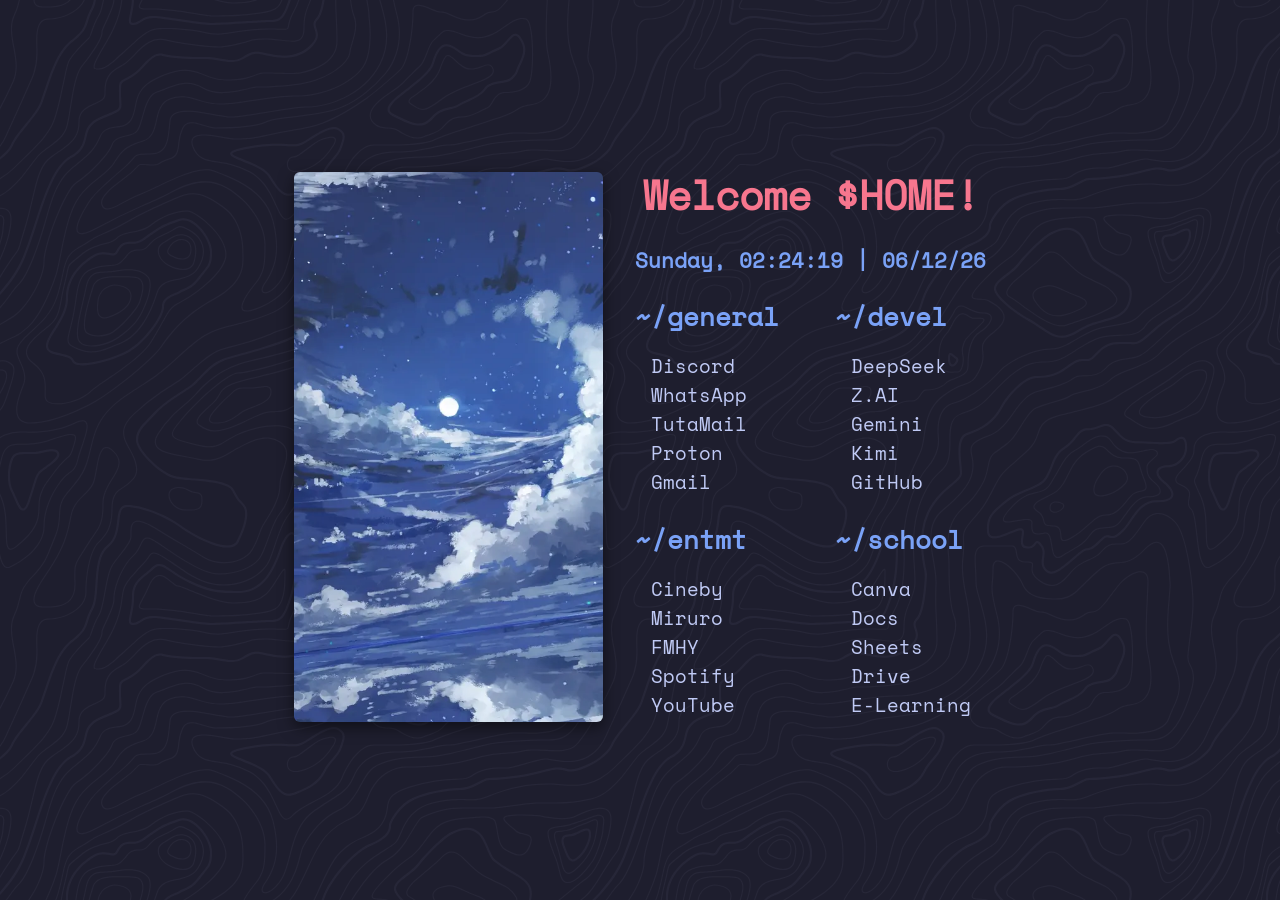
==== index.html @ 7f032259 "forked original fazzi startpage" ====
<!doctype html>
<html lang="en">
  <head>
    <title>~/startpage</title>
    <meta name="darkreader-lock" />
    <meta charset="UTF-8" />
    <link
      rel="icon"
      href="src/nix-snowflake-white.svg"
    />
    <meta name="viewport" content="width=device-width, initial-scale=1" />
    <link href="src/css/style.css" rel="stylesheet" />
  </head>

  <body class="fazzi">
    <div id="image" onclick="nextImage()">
      <img id="carouselImage" src="src/images/cover1.webp" />
    </div>
    <div id="text">
      <div id="greeting">Welcome $HOME!</div>
      <div id="date"></div>
      <div id="links">
        <div class="urls">
          <div class="header">~/general</div>
          <ul>
            <li><a target="_blank" href="https://discord.com/app">Discord</a></li>
            <li><a target="_blank" href="https://web.whatsapp.com">WhatsApp</a></li>
            <li><a target="_blank" href="https://mail.tutanota.com">TutaMail</a></li>
            <li><a target="_blank" href="https://account.proton.me/apps">Proton</a></li>
            <li><a target="_blank" href="https://mail.google.com">Gmail</a></li>
          </ul>
        </div>
        <div class="urls">
          <div class="header">~/devel</div>
          <ul>
            <li><a target="_blank" href="https://chat.deepseek.com">DeepSeek</a></li>
            <li><a target="_blank" href="https://chat.z.ai">Z.AI</a></li>
            <li><a target="_blank" href="https://gemini.google.com">Gemini</a></li>
            <li><a target="_blank" href="https://kimi.com">Kimi</a></li>
            <li><a target="_blank" href="https://github.com/ImSnowe?tab=repositories">GitHub</a></li>
          </ul>
        </div>
        <div class="urls">
          <div class="header">~/entmt</div>
          <ul>
            <li><a target="_blank" href="https://cineby.at">Cineby</a></li>
            <li><a target="_blank" href="https://miruro.com">Miruro</a></li>
            <li><a target="_blank" href="https://fmhy.net">FMHY</a></li>
            <li><a target="_blank" href="https://spotify.com">Spotify</a></li>
            <li><a target="_blank" href="https://youtube.com">YouTube</a></li>
          </ul>
        </div>
        <div class="urls">
          <div class="header">~/school</div>
          <ul>
            <li><a target="_blank" href="https://canva.com">Canva</a></li>
            <li><a target="_blank" href="https://docs.google.com">Docs</a></li>
            <li><a target="_blank" href="https://docs.google.com/spreadsheets">Sheets</a></li>
            <li><a target="_blank" href="https://drive.google.com">Drive</a></li>
            <li><a target="_blank" href="https://smpkby.elabschool.sch.id/my">E-Learning</a></li>
          </ul>
        </div>
      </div>
    </div>
  </body>
  <script async src="src/js/date.js"></script>
  <script async src="src/js/theme.js" currentIndex="0"></script>
</html>
---- src/css/style.css ----
@font-face {
  font-family: "SpaceMono Nerd Font";
  font-display: swap;
  src:
    local("SpaceMono Nerd Font"),
    url(../fonts/SpaceMonoNF.woff2) format("woff2"),
    url(../fonts/SpaceMonoNF.woff) format("woff");
}

:root {
  color-scheme: dark;
}

img {
  transition:
    transform 0.15s ease-in-out,
    opacity 0.2s ease-in-out;
}

html {
  display: flex;
  align-items: center;
  justify-content: center;
  height: 100svh;
  background-color: var(--background-color);
  background-image: url("../bgs/topography.svg");
  overflow-x: clip;
}

html.loaded {
  transition: background-color 0.2s ease-in-out;
}

body {
  display: flex;
  color: var(--text-color);
  font-family:
    SpaceMono Nerd Font,
    monospace;
  justify-content: center;
  align-items: center;
}

#text,
#image {
  opacity: 0;
  transition: opacity 0.2s ease-in;
}

#text.loaded,
#image.loaded {
  opacity: 1;
}

#text.loaded * {
  transition: color 0.2s ease-in-out;
}

#carouselImage {
  height: 550px;
  aspect-ratio: 9 / 16;
  border-radius: 6px;
  box-shadow: 0px 5px 15px 0px rgba(0, 0, 0, 0.5);
  object-fit: cover;
}

#image {
  margin-right: 1em;
}

/* #carouselImage:hover {
  transform: scale(1.1);
  cursor: pointer;
} */

@media (max-width: 800px) {
  img,
  #image {
    display: none;
    margin: 0;
    padding: 0;
  }
}

#greeting {
  color: var(--accent-color-2);
  font-size: 2.5em;
  font-weight: 900;
  grid-column: 1/-1;
  text-align: center;
  display: grid;
}

#date {
  font-size: 1.3em;
  font-weight: 600;
  color: var(--accent-color);
  display: grid;
  grid-column: 1/-1;
  text-align: center;
  margin: 1em 0;
}

.header {
  color: var(--accent-color);
  font-size: 1.6em;
  font-weight: 600;
}

#links {
  display: grid;
  grid-row-gap: 0.5em;
  grid-template-columns: repeat(2, 1fr);
}

ul {
  list-style-type: none;
  padding-left: 1em;
  margin-left: 0;
}

a {
  color: var(--text-color);
  font-size: 1.2em;
  text-decoration: none;
}

a:hover {
  color: var(--hover-color);
  font-style: italic;
}

.fazzi .urls:nth-child(even) {
  padding-left: 1.5em;
}

#image {
	padding-right: 1em;
}
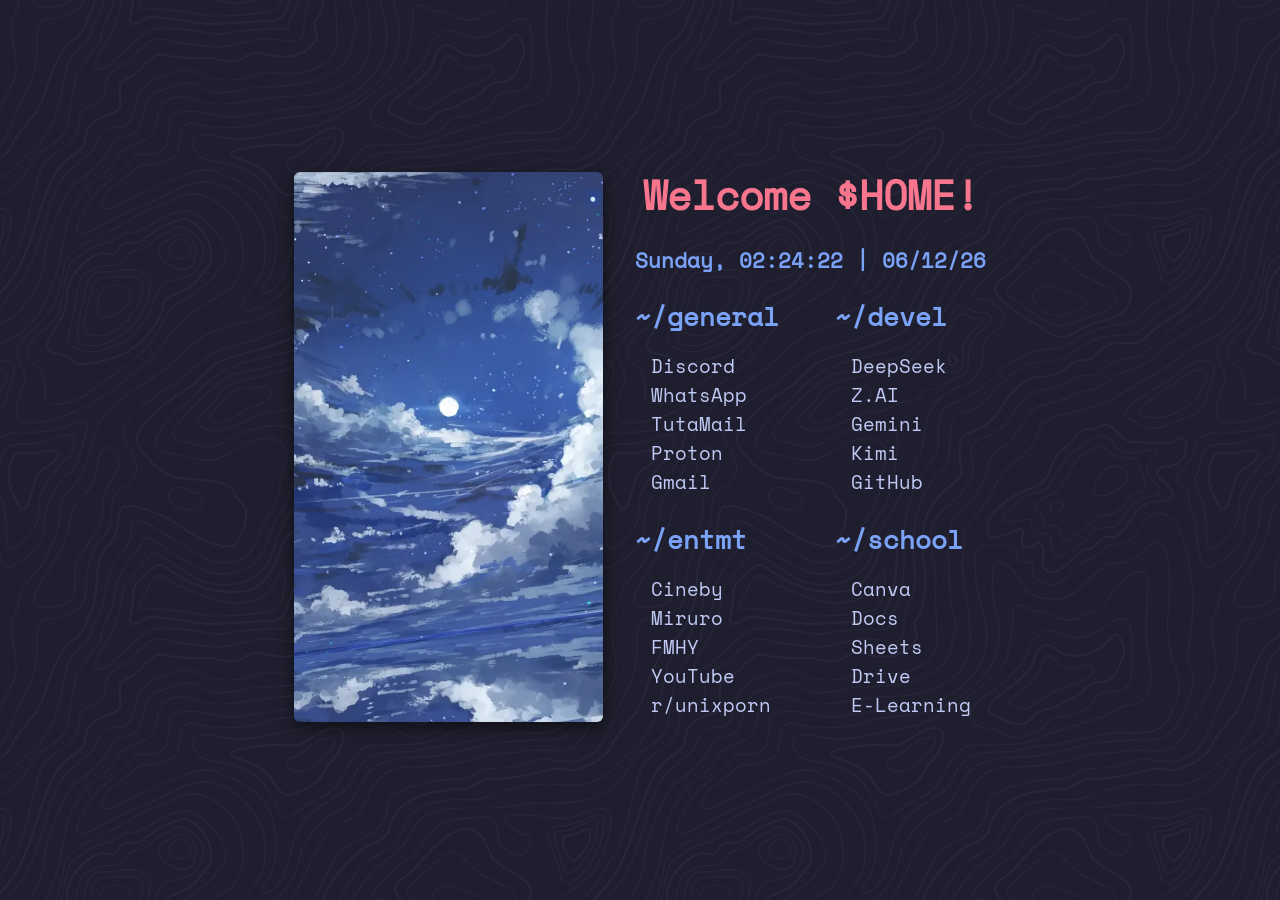
==== commit 192e3fd9: "changed some links removed spotify added r/unixporn" ====
--- a/index.html
+++ b/index.html
@@ -46,8 +46,8 @@
             <li><a target="_blank" href="https://cineby.at">Cineby</a></li>
             <li><a target="_blank" href="https://miruro.com">Miruro</a></li>
             <li><a target="_blank" href="https://fmhy.net">FMHY</a></li>
-            <li><a target="_blank" href="https://spotify.com">Spotify</a></li>
             <li><a target="_blank" href="https://youtube.com">YouTube</a></li>
+            <li><a target="_blank" href="https://reddit.com/r/unixporn">r/unixporn</a></li>
           </ul>
         </div>
         <div class="urls">
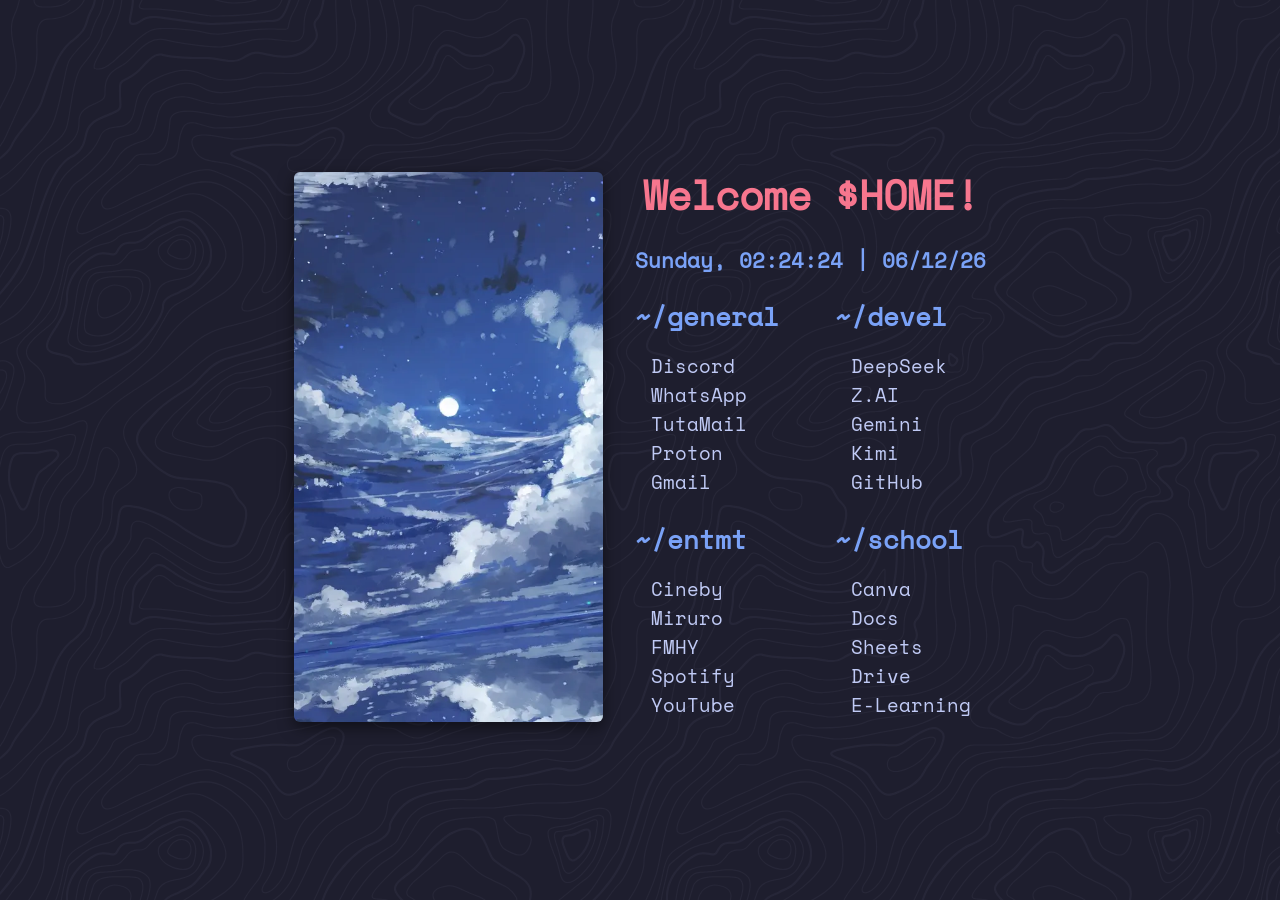
==== commit 8c7d8d92: "reverted links revert from previous commit" ====
--- a/index.html
+++ b/index.html
@@ -46,8 +46,8 @@
             <li><a target="_blank" href="https://cineby.at">Cineby</a></li>
             <li><a target="_blank" href="https://miruro.com">Miruro</a></li>
             <li><a target="_blank" href="https://fmhy.net">FMHY</a></li>
+            <li><a target="_blank" href="https://spotify.com">Spotify</a></li>
             <li><a target="_blank" href="https://youtube.com">YouTube</a></li>
-            <li><a target="_blank" href="https://reddit.com/r/unixporn">r/unixporn</a></li>
           </ul>
         </div>
         <div class="urls">
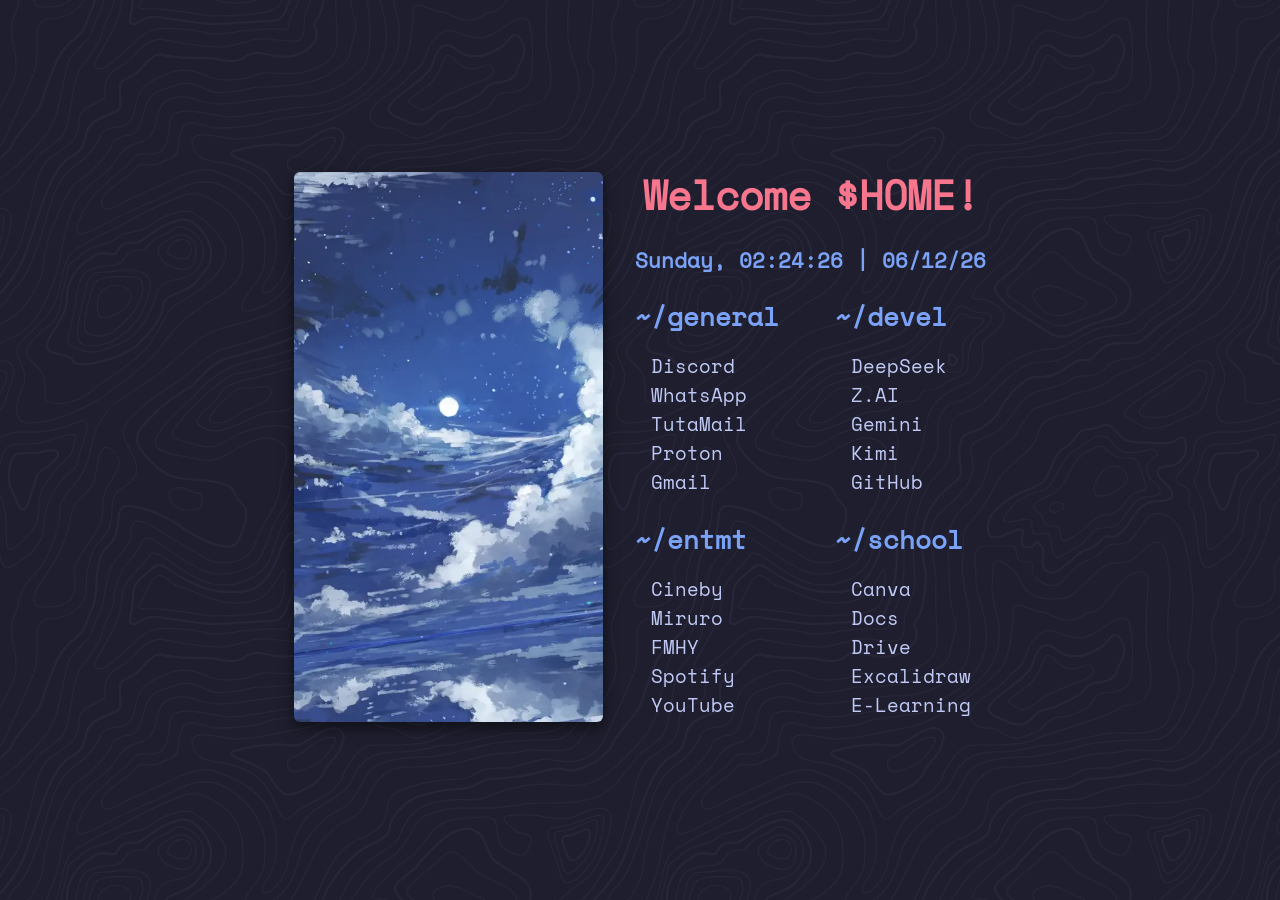
==== commit b3af924e: "added excalidraw removed sheets" ====
--- a/index.html
+++ b/index.html
@@ -55,8 +55,8 @@
           <ul>
             <li><a target="_blank" href="https://canva.com">Canva</a></li>
             <li><a target="_blank" href="https://docs.google.com">Docs</a></li>
-            <li><a target="_blank" href="https://docs.google.com/spreadsheets">Sheets</a></li>
             <li><a target="_blank" href="https://drive.google.com">Drive</a></li>
+            <li><a target="_blank" href="https://excalidraw.com/">Excalidraw</a></li>
             <li><a target="_blank" href="https://smpkby.elabschool.sch.id/my">E-Learning</a></li>
           </ul>
         </div>
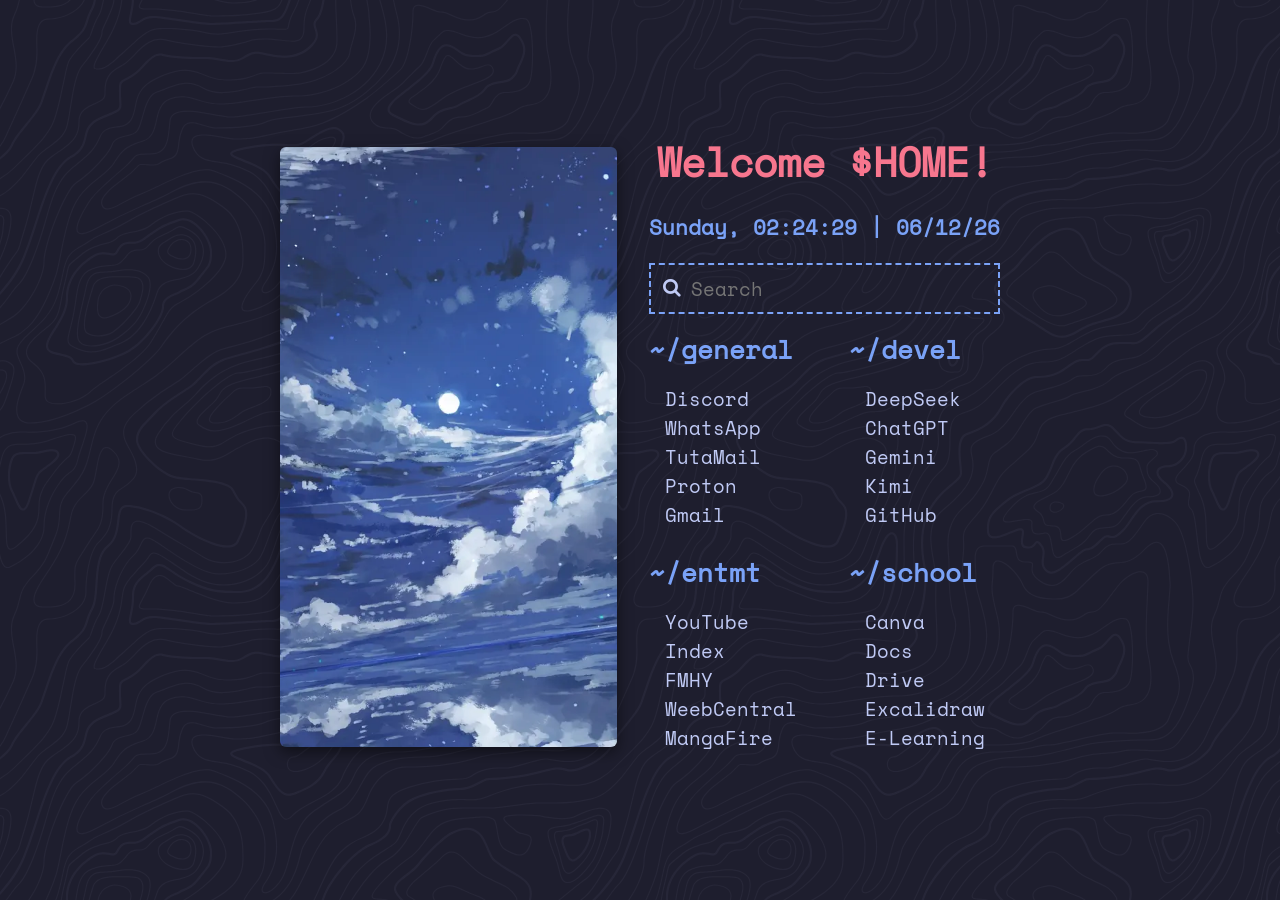
==== commit adff0927: "Added search bar on new branch" ====
--- a/index.html
+++ b/index.html
@@ -19,6 +19,10 @@
     <div id="text">
       <div id="greeting">Welcome $HOME!</div>
       <div id="date"></div>
+      <form id="input">
+        <p></p>
+        <input id="search" type="search" name="q" placeholder="Search" autocomplete="off" autofocus>
+      </form>
       <div id="links">
         <div class="urls">
           <div class="header">~/general</div>
@@ -34,7 +38,7 @@
           <div class="header">~/devel</div>
           <ul>
             <li><a target="_blank" href="https://chat.deepseek.com">DeepSeek</a></li>
-            <li><a target="_blank" href="https://chat.z.ai">Z.AI</a></li>
+            <li><a target="_blank" href="https://chatgpt.com">ChatGPT</a></li>
             <li><a target="_blank" href="https://gemini.google.com">Gemini</a></li>
             <li><a target="_blank" href="https://kimi.com">Kimi</a></li>
             <li><a target="_blank" href="https://github.com/ImSnowe?tab=repositories">GitHub</a></li>
@@ -43,11 +47,11 @@
         <div class="urls">
           <div class="header">~/entmt</div>
           <ul>
-            <li><a target="_blank" href="https://cineby.at">Cineby</a></li>
-            <li><a target="_blank" href="https://miruro.com">Miruro</a></li>
+            <li><a target="_blank" href="https://youtube.com">YouTube</a></li>
+            <li><a target="_blank" href="https://wotaku.wiki/websites">Index</a></li>
             <li><a target="_blank" href="https://fmhy.net">FMHY</a></li>
-            <li><a target="_blank" href="https://spotify.com">Spotify</a></li>
-            <li><a target="_blank" href="https://youtube.com">YouTube</a></li>
+            <li><a target="_blank" href="https://weebcentral.com">WeebCentral</a></li>
+            <li><a target="_blank" href="https://mangafire.to">MangaFire</a></li>
           </ul>
         </div>
         <div class="urls">
@@ -65,4 +69,5 @@
   </body>
   <script async src="src/js/date.js"></script>
   <script async src="src/js/theme.js" currentIndex="0"></script>
+  <script async src="src/js/search.js"></script>
 </html>
--- a/src/css/style.css
+++ b/src/css/style.css
@@ -41,6 +41,12 @@
   align-items: center;
 }
 
+#text {
+  display: flex;
+  flex-direction: column;
+  justify-content: center;
+}
+
 #text,
 #image {
   opacity: 0;
@@ -57,7 +63,7 @@
 }
 
 #carouselImage {
-  height: 550px;
+  height: 600px;
   aspect-ratio: 9 / 16;
   border-radius: 6px;
   box-shadow: 0px 5px 15px 0px rgba(0, 0, 0, 0.5);
@@ -68,10 +74,10 @@
   margin-right: 1em;
 }
 
-/* #carouselImage:hover {
-  transform: scale(1.1);
+#carouselImage:hover {
+  transform: scale(1.02);
   cursor: pointer;
-} */
+}
 
 @media (max-width: 800px) {
   img,
@@ -99,6 +105,32 @@
   grid-column: 1/-1;
   text-align: center;
   margin: 1em 0;
+}
+
+#input {
+  display: flex;
+  border: 2px dashed var(--accent-color);
+  justify-content: center;
+  padding: 0.5em;
+  margin: 0 0 1em 0;
+}
+
+#input p {
+  margin: 0 0.7em 0 0.2em;
+  font-size: 1.2em;
+}
+
+#search {
+  background-color: transparent;
+  color: var(--text-color);
+  border: none;
+  font-family: SpaceMono Nerd Font, monospace;
+  font-size: 1.2em;
+  flex: 1;
+}
+
+#search:focus {
+  outline: none;
 }
 
 .header {
